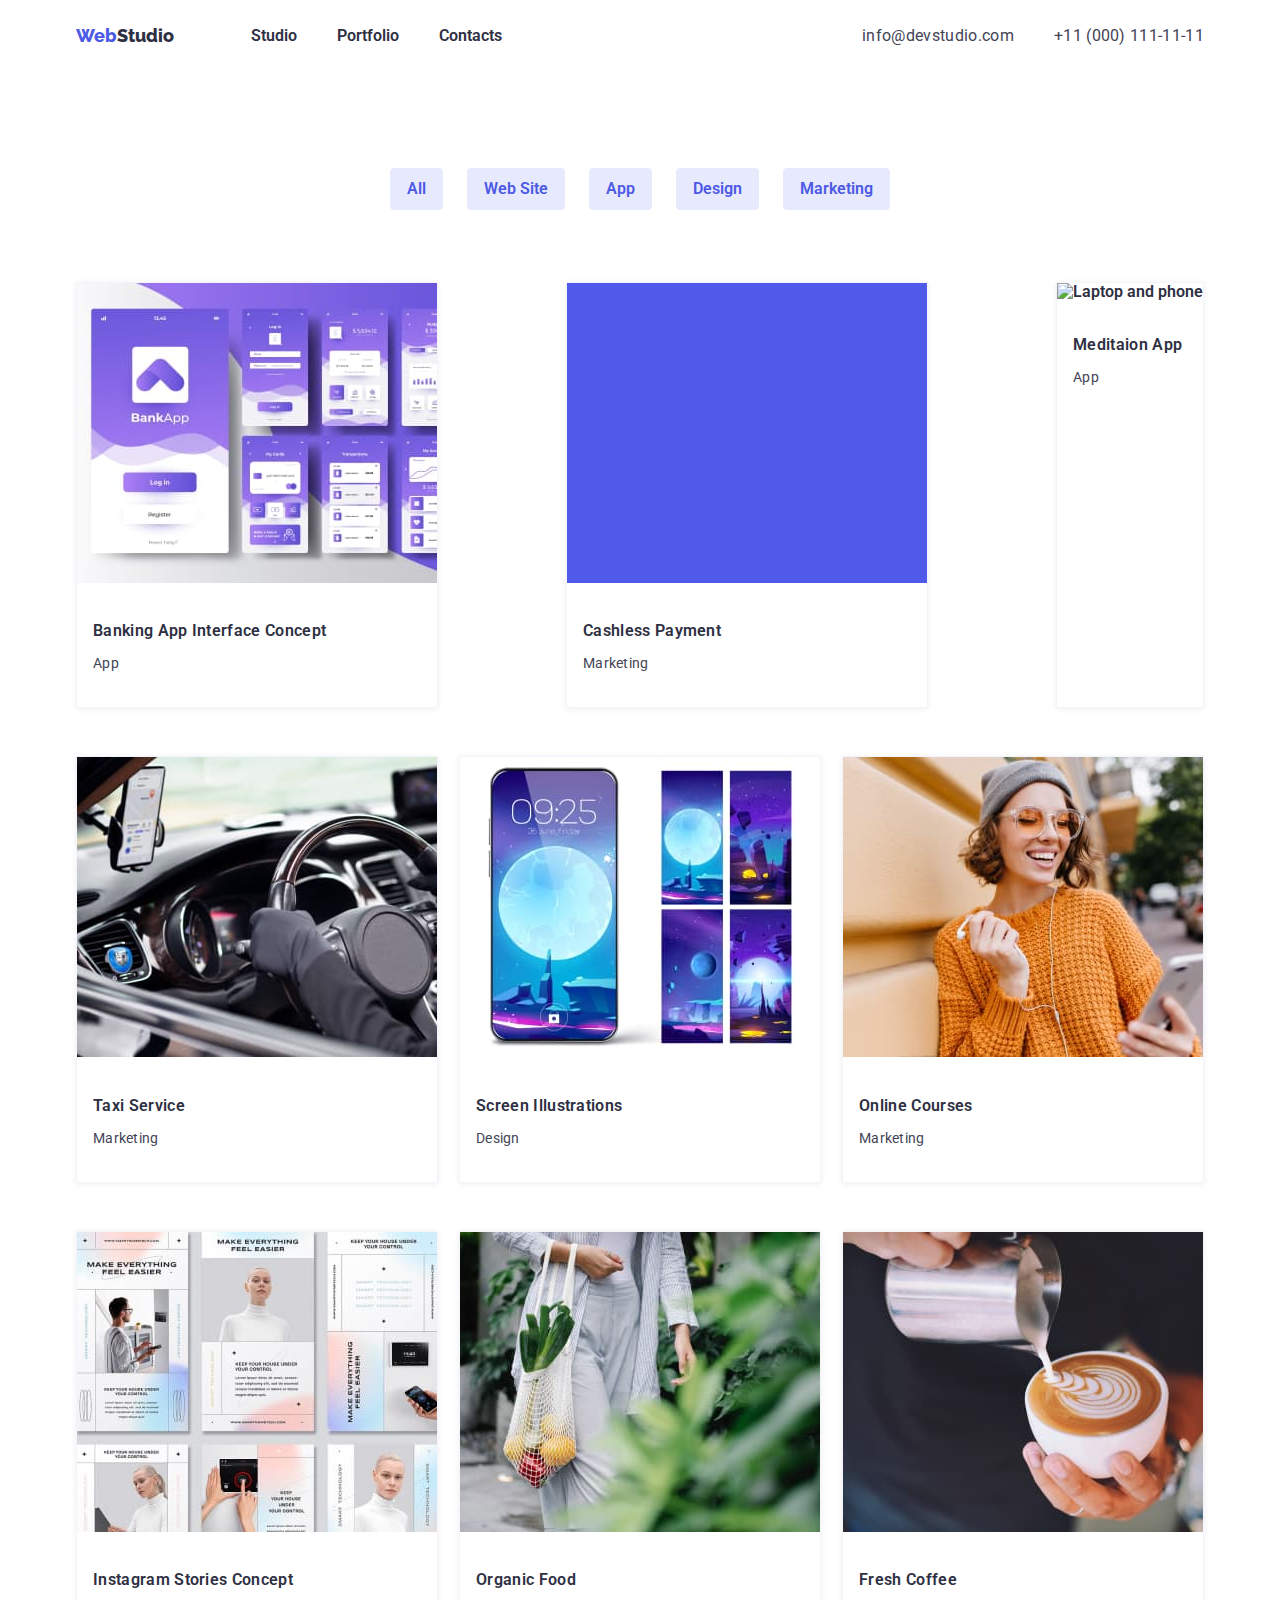
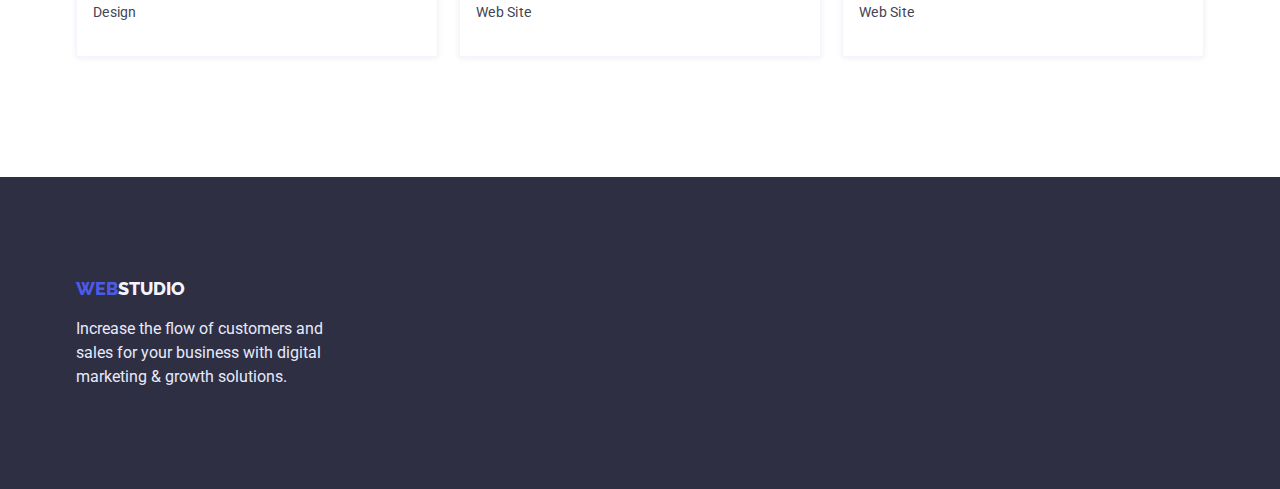
==== portfolio.html @ 9db9424a "Initial commit" ====
<!DOCTYPE html>
<html lang="en">

<head>
    <meta charset="UTF-8">
    <meta http-equiv="X-UA-Compatible" content="IE=edge">
    <meta name="viewport" content="width=device-width, initial-scale=1.0">
    <link rel="preconnect" href="https://fonts.googleapis.com">
    <link rel="preconnect" href="https://fonts.gstatic.com" crossorigin>
    <link href="https://fonts.googleapis.com/css2?family=Raleway:wght@800&family=Roboto:wght@400;500;700&display=swap"
        rel="stylesheet">
    <link
        href="https://fonts.googleapis.com/css2?family=Raleway:wght@500&family=Roboto:wght@400;500;700;900&display=swap"
        rel="stylesheet">
    <link rel="stylesheet"
        href="https://cdnjs.cloudflare.com/ajax/libs/modern-normalize/1.1.0/modern-normalize.min.css">
    <link rel="stylesheet" href="./css/styles.css">
    <title>Document</title>
</head>

<body>
    <header class="header">
        <div class="container main-block">
            <nav class="main-nav">
                <a href="#" class="logo1">Web<span class="logo2">Studio</span></a>
                <ul class="menu-nav">
                    <li><a href="/index.html" class="link">Studio</a></li>
                    <li><a href="./portfolio.html" class="link">Portfolio</a></li>
                    <li><a href="#" class="link">Contacts</a></li>
                </ul>
            </nav>
            <ul class="second-nav">
                <li><a href="mailto:info@devstudio.com" class="mail">info@devstudio.com</a></li>
                <li><a href="tel:+380961111111" class="phone">+11 (000) 111-11-11</a></li>
            </ul>
        </div>
    </header>
    <main>
        <div class="container-button">
            <ul class="body-nav">

                <li><button type="button" class="button">All</button></li>
                <li><button type="button" class="button">Web Site</button></li>
                <li><button type="button" class="button">App</button></li>
                <li><button type="button" class="button">Design</button></li>
                <li><button type="button" class="button">Marketing</button></li>
            </ul>
        </div>

        <section>
            <div class="container">
                <ul class="list-project">
                    <li class="project-port">
                        <img src="./images/Work-space.jpg" width="360" alt="Program in developing">
                        <div class="review-prot">
                            <h2 class="title">Banking App Interface Concept</h2>
                            <p class="sub-info">App</p>
                        </div>
                    </li>
                    <li class="project-port">
                        <img src="./images/Picture.jpg" width="360" alt="Picture with text">
                        <div class="review-prot">
                            <h2 class="title">Cashless Payment</h2>
                            <p class="sub-info">Marketing</p>
                        </div>
                    </li>
                    <li class="project-port">
                        <img src="./images/Laptop.jpg" width="360" alt="Laptop and phone">
                        <div class="review-prot">
                            <h2 class="title">Meditaion App</h2>
                            <p class="sub-info">App</p>
                        </div>
                    </li>
                    <li class="project-port">
                        <img src="./images/Car.jpg" width="360" alt="Someone driving a car">
                        <div class="review-prot">
                            <h2 class="title">Taxi Service</h2>
                            <p class="sub-info">Marketing</p>
                        </div>
                    </li>
                    <li class="project-port">
                        <img src="./images/Phone.jpg" width="360" alt="Wallpaper for phone">
                        <div class="review-prot">
                            <h2 class="title">Screen Illustrations</h2>
                            <p class="sub-info">Design</p>
                        </div>
                    </li>
                    <li class="project-port">
                        <img src="./images/Happy.jpg" width="360" alt="Women smile">
                        <div class="review-prot">
                            <h2 class="title">Online Courses</h2>
                            <p class="sub-info">Marketing</p>
                        </div>
                    </li>
                    <li class="project-port">
                        <img src="./images/Curriculum.jpg" width="360" alt="Working plan">
                        <div class="review-prot">
                            <h2 class="title">Instagram Stories Concept</h2>
                            <p class="sub-info">Design</p>
                        </div>
                    </li>
                    <li class="project-port">
                        <img src="./images/Food.jpg" width="360" alt="A bag of vegetables">
                        <div class="review-prot">
                            <h2 class="title">Organic Food</h2>
                            <p class="sub-info">Web Site</p>
                        </div>
                    </li>
                    <li class="project-port">
                        <img src="./images/Coffee.jpg" width="360" alt="Someone make a picture on a coffee surface">
                        <div class="review-prot">
                            <h2 class="title">Fresh Coffee</h2>
                            <p class="sub-info">Web Site</p>
                        </div>
                    </li>
                </ul>
            </div>
        </section>

    </main>

    <footer class="footer">
        <div class="container-footer">
            <a href="#" class="logo1">WEB<span class="logo2-1">STUDIO</span></a>
            <p class="foot-text">Increase the flow of customers and sales for your business with digital
                marketing &
                growth
                solutions.</p>
        </div>
    </footer>
</body>

</html>
---- css/styles.css ----
:root{
    --color-brend: #4D5AE5;
    --color-brend2: #2E2F42;
    --color-button: #E7E9FC;
    --color-extrainfo: #434455;
    --color-second-white:#F4F4FD;
}
html{
    box-sizing: border-box;
}
*, 
*::after, 
*::before{
    box-sizing: inherit;
}
*{
    margin: 0;
    padding: 0;
}

body{
    background: white;
}
.header{
    
}
.container{

}
.main-block{
    display: flex;
    justify-content: space-between;
}
.main-nav{
    display: flex;
    align-items: center;

}
.list-features{
    display: flex;

}
.container,
.container-hero,
.container-footer,
.container-button{
    width: 1152px;
    padding: 0px 12px;
    margin: 0 auto;

 
}
.container-hero{
    padding: 192px 0px;
}
.container-footer{
    padding: 100px 12px;
    text-align: start;
}
.container-button{

    justify-content: center;
    display: flex;
    margin: 0 auto;

}
.visually-hidden {
    position: absolute;
    width: 1px;
    height: 1px;
    margin: -1px;
    border: 0;
    padding: 0;
    white-space: nowrap;
    clip-path: inset(100%);
    clip: rect(0 0 0 0);
    overflow: hidden;
}
.logo1{
    text-decoration: none;
    font-family: "Raleway";
    font-style: normal;
    font-weight: 800;
    font-size: 18px;
    line-height: 24px;
    color: var(--color-brend);

}
.logo2{
    color:var(--color-brend2);
}
.our-team{
    background: #F4F4FD;
}
.sub-hero{
    padding-top: 120px;
    margin-bottom: 72px;
    text-align: center;
    font-family: 'Roboto';
    font-style: normal;
    font-weight: 600;
    font-size: 36px;
    line-height: 40px;


    letter-spacing: 0.02em;

    color: var(--color-brend2);
}
.hero-section{
    text-align: center;
    background-color: var(--color-brend2);
}

.hero{
    margin-bottom: 48px;
    text-align: center;
    font-family: 'Roboto';
        font-style: normal;
        font-weight: 600;
        font-size: 56px;
        line-height: 60px;
    
        letter-spacing: 0.02em;
        color: #FFFFFF;
    }
.title{
        font-family: 'Roboto';
            font-style: normal;
            font-weight: 600;
            font-size: 20px;
            line-height: 24px;
        
            letter-spacing: 0.02em;
        
            
}
.information{
    max-width: 264px;
    letter-spacing: 0.02em;
    color: var(--color-extrainfo);
}
.visually-hidden {
    position: absolute;
    width: 1px;
    height: 1px;
    margin: -1px;
    border: 0;
    padding: 0;
    white-space: nowrap;
    clip-path: inset(100%);
    clip: rect (0 0 0 0);
    overflow: hidden;
}
.second-nav{
    display: flex;
    gap: 40px;
}
.menu-nav{
    margin-left: 77px;
display: flex;
gap: 40px;
}
.body-nav{
    padding-top: 96px;
    padding-bottom: 72px;
    display: flex;
    gap: 24px;
}
.features{
    display: flex;
    justify-content: space-between;
    padding: 120px 0px;

}
.description-list{
    display: flex;
        justify-content: space-between;
        padding-bottom: 120px;
}
.project-port{
        background: #FFFFFF;
        
            border: 0.5px solid #F4F4FD;
            box-shadow: 0px 1px 6px rgba(46, 47, 66, 0.08);
            font-family: 'Roboto';
            font-weight: 600;
            color: var(--color-brend2);
    margin-bottom: 48px;
}
.project{
 margin-bottom: 0px;
}
.project-port:nth-child(n+7){
    margin: 0;
}
.list-project{
    padding-bottom: 120px;
    display: flex;
    justify-content: space-between;
    flex-wrap: wrap;

}
.menu-nav,
.second-nav,
.body-nav,
.list-project,
.features,
.description-list{
    list-style:none;
}
.link{
    display: block;
    padding: 24px 0px;
}
.review{

    padding: 32px 64px;
    text-align: center;

}
.sub-info{
    margin-top: 8px;
}
.link,
.phone,
.button,
.project,
.sub-info,
.foot-text,
.title,
.information{
    font-family: 'Roboto';
        font-style: normal;
        font-size: 16px;
        line-height: 24px;
}
.link:focus,
.mail:focus,
.phone:focus{
    color: var(--color-brend);
}
.link{
    text-decoration: none;
        font-weight: 600;
    color: var(--color-brend2);

}
.mail,
.phone{
    display: block;
    padding: 24px 0px;
    font-family: 'Roboto';
        font-style: normal;
        font-weight: 400;
        font-size: 16px;
        line-height: 24px;
     
    
        letter-spacing: 0.02em;
    text-decoration: none;
    color: var(--color-extrainfo);
}

.button{
    box-sizing: border-box;
    
        display: flex;
        flex-direction: row;
        justify-content: center;
        align-items: center;
        padding: 8px 16px;
        
        background: #F4F4FD;
    
        border: 1px solid #E7E9FC;
        border-radius: 4px;
        
        font-weight: 600;
        color: var(--color-brend);
        background-color: var(--color-button);
        cursor: pointer;
}
.button:hover,
button:focus{
    color: #FFFFFF;
    background-color: var(--color-brend);
}
.order-button{
    display: inline-block;
    padding: 16px 32px;
    min-width: 170px;
    font-family: 'Roboto';
        font-weight: 600;
        font-size: 16px;
        line-height: 19px;
        letter-spacing: 0.04em;
    text-decoration: none;
    background: #4D5AE5;
    color: #FFFFFF;
    box-shadow: 0px 4px 4px rgba(0, 0, 0, 0.15);
    border-radius: 4px;
    cursor: pointer;

}
.order-button:hover{
    background: #4D5AE5;
        box-shadow: 0px 1px 6px rgba(46, 47, 66, 0.08), 0px 1px 1px rgba(46, 47, 66, 0.16), 0px 2px 1px rgba(46, 47, 66, 0.08);
        border-radius: 4px;
}
.order-button:focus{
    background: #404BBF;
}
.review-prot{
    padding-top: 32px;
    padding-bottom: 32px;
    padding-left: 16px;
    text-align: left;        

}

.project{    


    background: #FFFFFF;
    
    border: 0.5px solid #F4F4FD;
    box-shadow: 0px 1px 6px rgba(46, 47, 66, 0.08);
    font-family: 'Roboto';
        font-weight: 600;
        color: var(--color-brend2);
}
.sub-info{
font-family: 'Roboto';
    font-style: normal;
    font-weight: 400;
    font-size: 14px;
    line-height: 24px;
 

    letter-spacing: 0.02em;

    color: #434455;
}
.footer{

    background-color: var(--color-brend2);
}
.logo2-1{
 color:var(--color-second-white)
}
.foot-text{
    margin-top: 16px;
    max-width: 264px;
    color: var(--color-button);
}
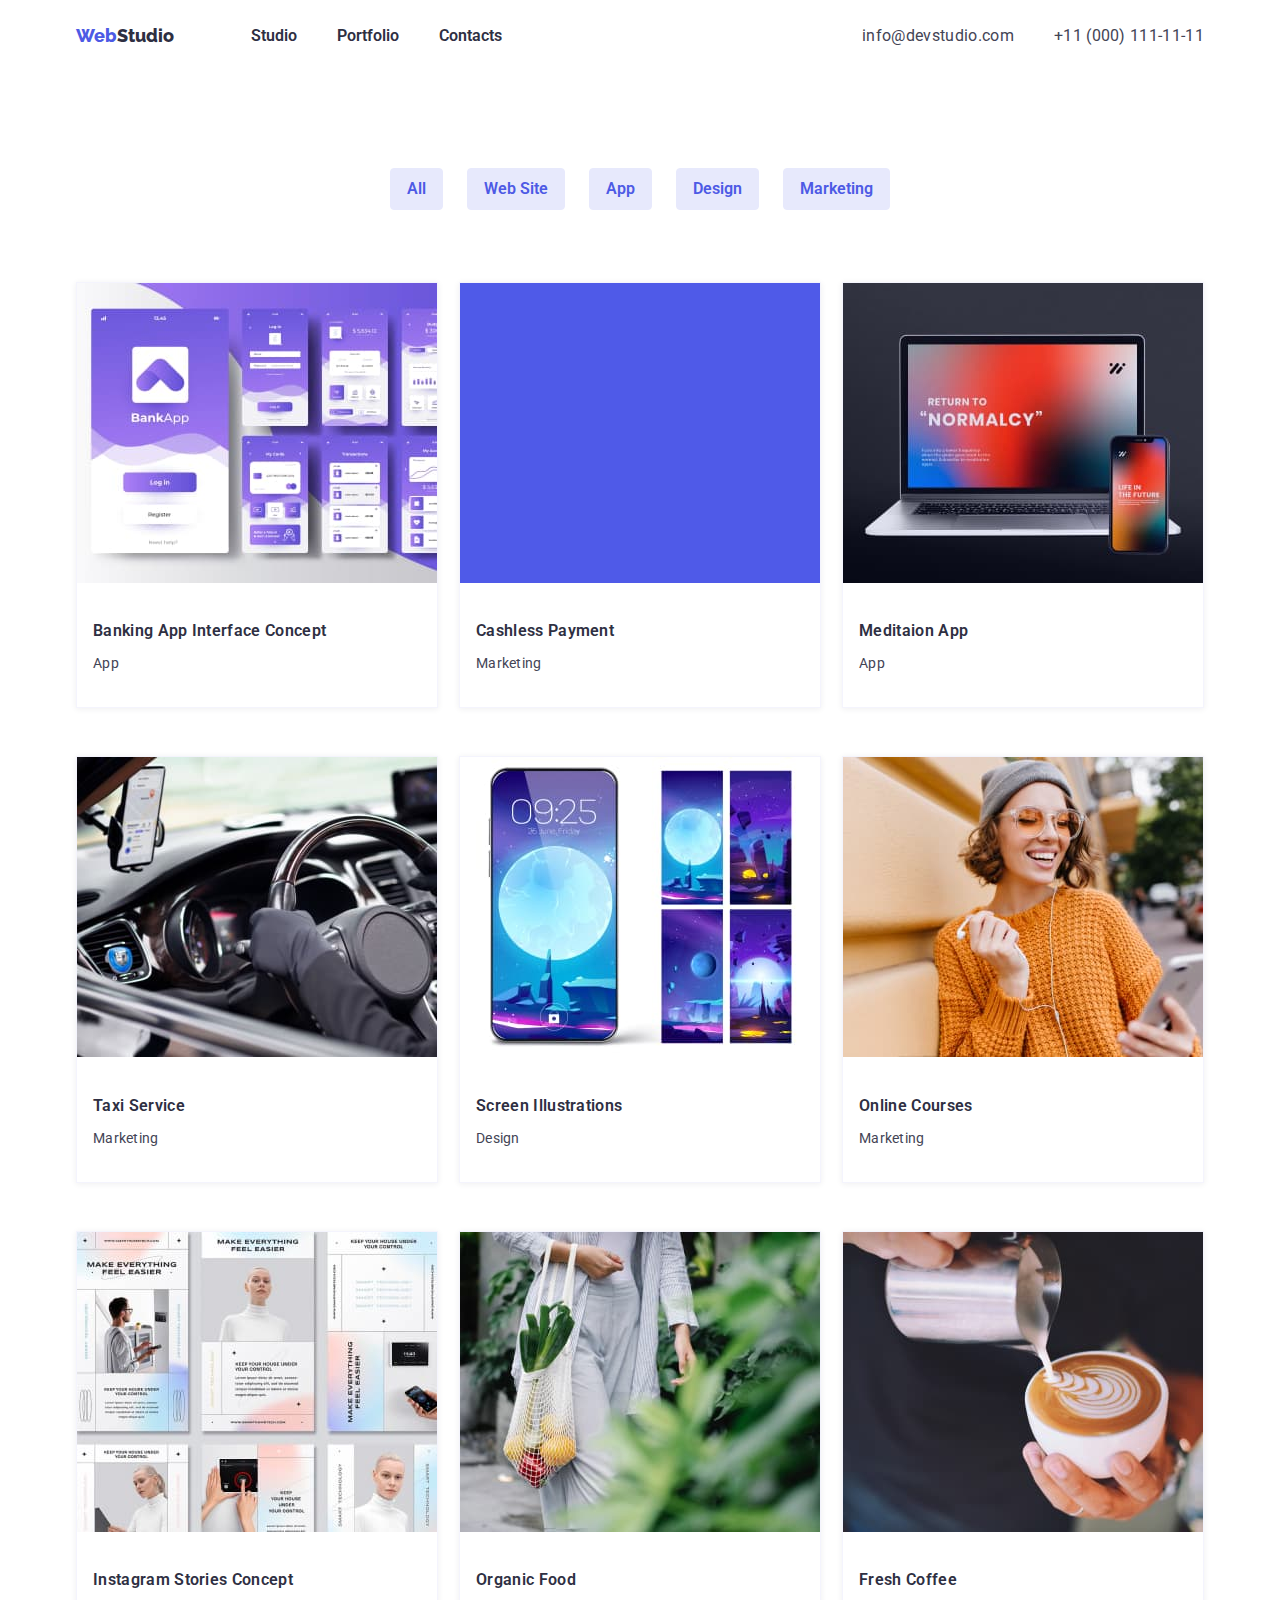
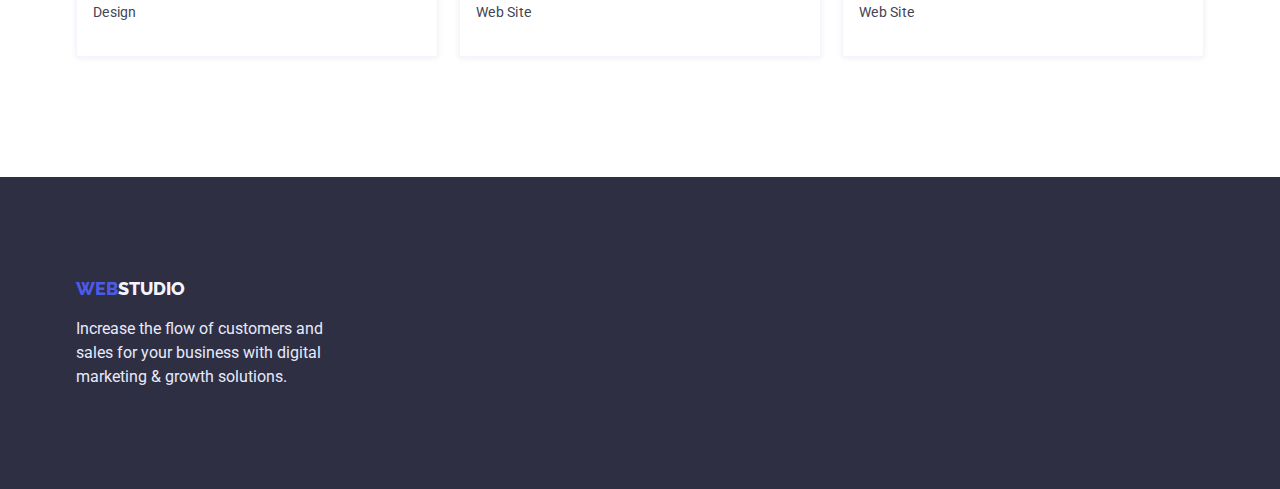
==== commit 7ccd77d6: "Update portfolio.html" ====
--- a/portfolio.html
+++ b/portfolio.html
@@ -65,7 +65,7 @@
                         </div>
                     </li>
                     <li class="project-port">
-                        <img src="./images/Laptop.jpg" width="360" alt="Laptop and phone">
+                        <img src="./images/laptop.jpg" width="360" alt="Laptop and phone">
                         <div class="review-prot">
                             <h2 class="title">Meditaion App</h2>
                             <p class="sub-info">App</p>
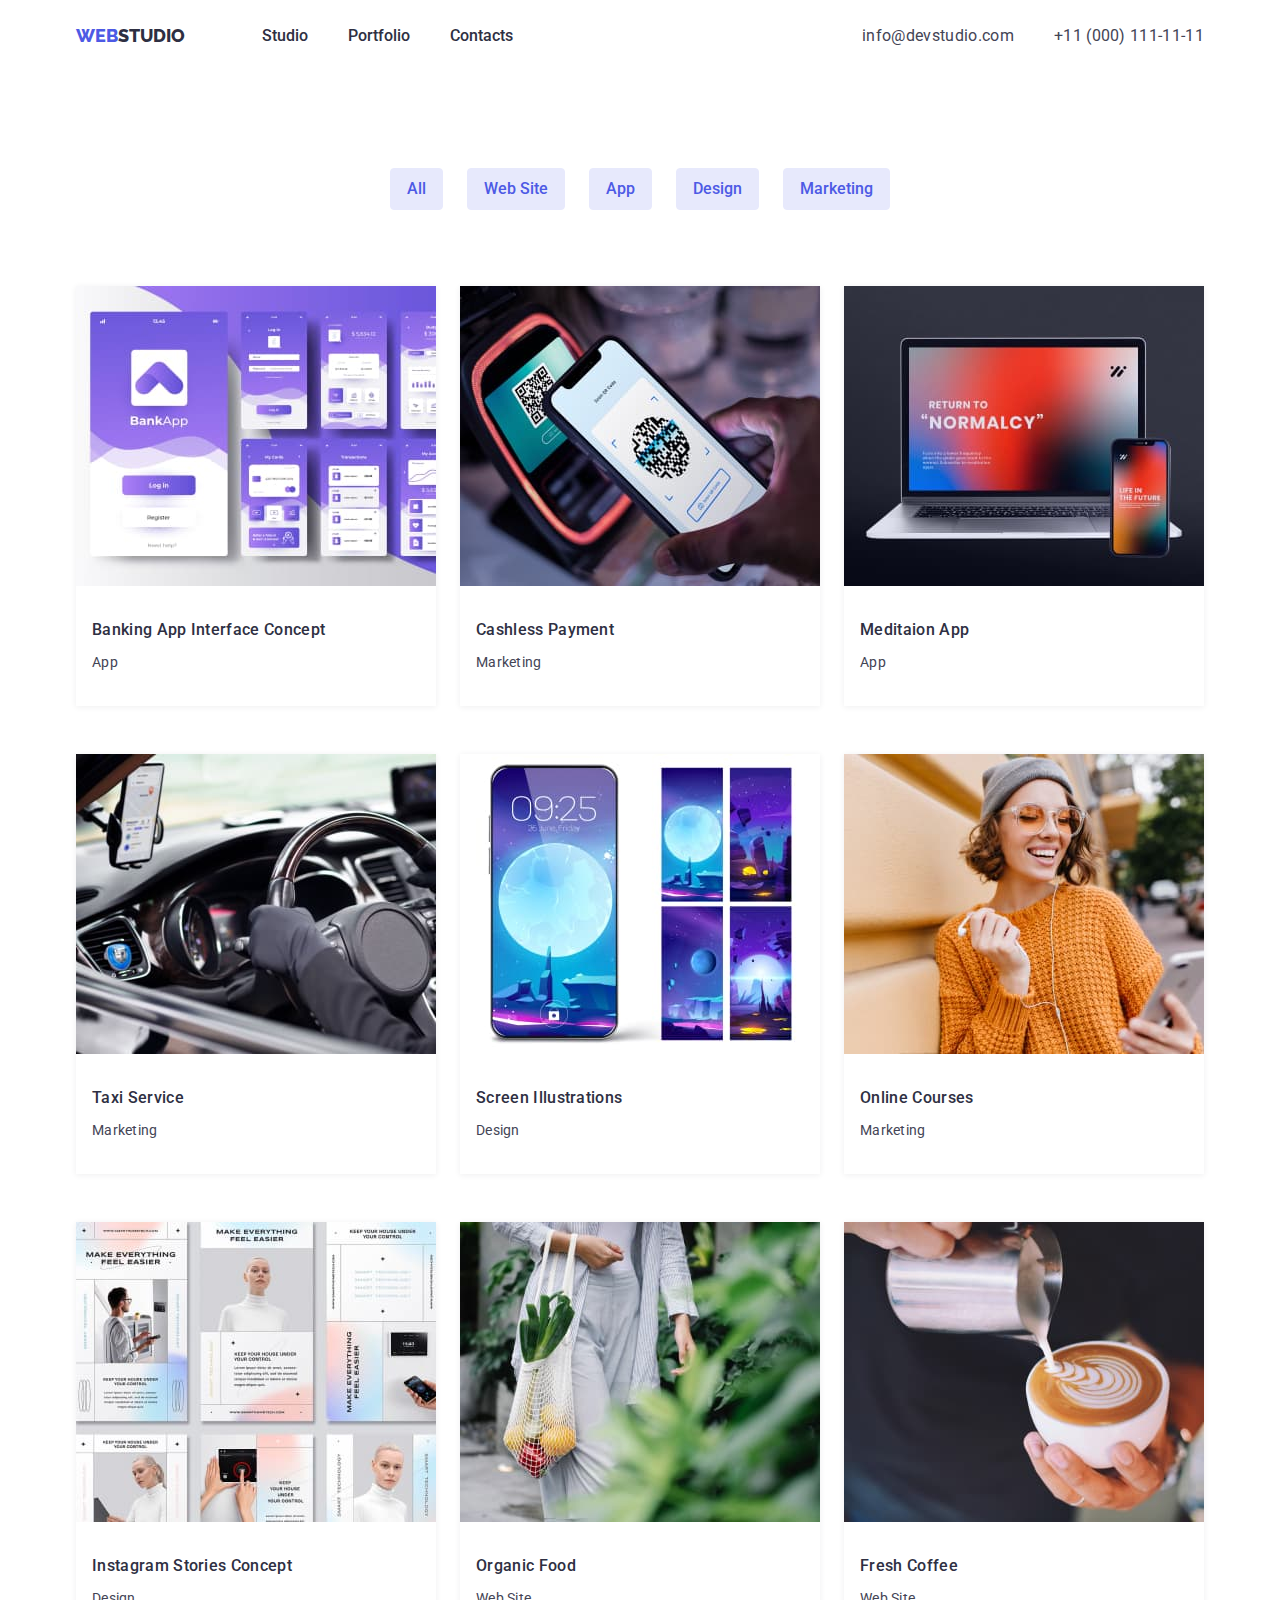
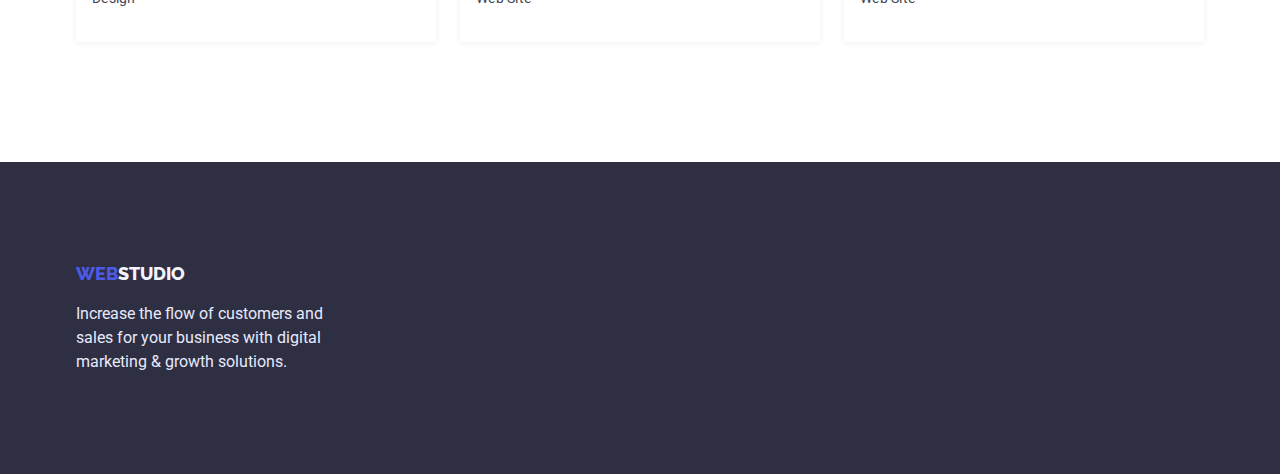
==== commit e1dba767: "2" ====
--- a/portfolio.html
+++ b/portfolio.html
@@ -24,7 +24,7 @@
             <nav class="main-nav">
                 <a href="#" class="logo1">Web<span class="logo2">Studio</span></a>
                 <ul class="menu-nav">
-                    <li><a href="/index.html" class="link">Studio</a></li>
+                    <li><a href="./index.html" class="link">Studio</a></li>
                     <li><a href="./portfolio.html" class="link">Portfolio</a></li>
                     <li><a href="#" class="link">Contacts</a></li>
                 </ul>
@@ -36,78 +36,80 @@
         </div>
     </header>
     <main>
-        <div class="container-button">
-            <ul class="body-nav">
+        <section class="main-section">
+            <div class="container-button">
+                <ul class="body-nav">
 
-                <li><button type="button" class="button">All</button></li>
-                <li><button type="button" class="button">Web Site</button></li>
-                <li><button type="button" class="button">App</button></li>
-                <li><button type="button" class="button">Design</button></li>
-                <li><button type="button" class="button">Marketing</button></li>
-            </ul>
-        </div>
+                    <li><button type="button" class="button">All</button></li>
+                    <li><button type="button" class="button">Web Site</button></li>
+                    <li><button type="button" class="button">App</button></li>
+                    <li><button type="button" class="button">Design</button></li>
+                    <li><button type="button" class="button">Marketing</button></li>
+                </ul>
+            </div>
 
-        <section>
-            <div class="container">
+
+            <div class="container-project">
                 <ul class="list-project">
                     <li class="project-port">
-                        <img src="./images/Work-space.jpg" width="360" alt="Program in developing">
+                        <img src="./images/Work-space.jpg" width="360" alt="Program in developing" class="img">
                         <div class="review-prot">
                             <h2 class="title">Banking App Interface Concept</h2>
                             <p class="sub-info">App</p>
                         </div>
                     </li>
                     <li class="project-port">
-                        <img src="./images/Picture.jpg" width="360" alt="Picture with text">
+                        <img src="./images/NFS.jpg" width="360" alt="Picture with text" class="img">
                         <div class="review-prot">
                             <h2 class="title">Cashless Payment</h2>
                             <p class="sub-info">Marketing</p>
                         </div>
                     </li>
                     <li class="project-port">
-                        <img src="./images/laptop.jpg" width="360" alt="Laptop and phone">
+                        <img src="./images/laptop.jpg" width="360" alt="Laptop and phone" class="img">
                         <div class="review-prot">
                             <h2 class="title">Meditaion App</h2>
                             <p class="sub-info">App</p>
                         </div>
                     </li>
                     <li class="project-port">
-                        <img src="./images/Car.jpg" width="360" alt="Someone driving a car">
+                        <img src="./images/Car.jpg" width="360" alt="Someone driving a car" class="img">
                         <div class="review-prot">
                             <h2 class="title">Taxi Service</h2>
                             <p class="sub-info">Marketing</p>
                         </div>
                     </li>
                     <li class="project-port">
-                        <img src="./images/Phone.jpg" width="360" alt="Wallpaper for phone">
+                        <img src="./images/Phone.jpg" width="360" alt="Wallpaper for phone" class="img">
                         <div class="review-prot">
                             <h2 class="title">Screen Illustrations</h2>
                             <p class="sub-info">Design</p>
                         </div>
                     </li>
                     <li class="project-port">
-                        <img src="./images/Happy.jpg" width="360" alt="Women smile">
+                        <img src="./images/Happy.jpg" width="360" alt="Women smile" class="img">
                         <div class="review-prot">
                             <h2 class="title">Online Courses</h2>
                             <p class="sub-info">Marketing</p>
                         </div>
                     </li>
                     <li class="project-port">
-                        <img src="./images/Curriculum.jpg" width="360" alt="Working plan">
+                        <img src="./images/Curriculum.jpg" width="360" alt="Working plan" class="img">
                         <div class="review-prot">
                             <h2 class="title">Instagram Stories Concept</h2>
                             <p class="sub-info">Design</p>
                         </div>
                     </li>
                     <li class="project-port">
-                        <img src="./images/Food.jpg" width="360" alt="A bag of vegetables">
+                        <img src="./images/Food.jpg" width="360" alt="A bag of vegetables" class="img">
                         <div class="review-prot">
                             <h2 class="title">Organic Food</h2>
                             <p class="sub-info">Web Site</p>
                         </div>
                     </li>
                     <li class="project-port">
-                        <img src="./images/Coffee.jpg" width="360" alt="Someone make a picture on a coffee surface">
+                        <img src="./images/Coffee.jpg" width="360" alt="Someone make a picture on a coffee surface"
+                            class="img">
                         <div class="review-prot">
                             <h2 class="title">Fresh Coffee</h2>
                             <p class="sub-info">Web Site</p>
--- a/css/styles.css
+++ b/css/styles.css
@@ -36,9 +36,21 @@
     align-items: center;
 
 }
+.main-nav > a{
+    text-transform: uppercase;
+}
 .list-features{
     display: flex;
 
+}
+.main-section{
+    padding-top: 96px;
+    padding-bottom: 120px;
+}
+.container-project{
+    width: 1152px;
+        padding: 0px 12px;
+        margin: 0 auto;
 }
 .container,
 .container-hero,
@@ -50,18 +62,14 @@
 
  
 }
-.container-hero{
-    padding: 192px 0px;
-}
 .container-footer{
-    padding: 100px 12px;
     text-align: start;
 }
 .container-button{
-
     justify-content: center;
     display: flex;
-    margin: 0 auto;
+
+    margin-bottom: 76px;
 
 }
 .visually-hidden {
@@ -90,15 +98,23 @@
     color:var(--color-brend2);
 }
 .our-team{
+    padding-bottom: 120px;
+    padding-top: 120px;
     background: #F4F4FD;
 }
+.our-work{
+    padding-top: 120px;
+    padding-bottom: 120px;
+}
+.img{
+    display: block;
+}
 .sub-hero{
-    padding-top: 120px;
     margin-bottom: 72px;
     text-align: center;
     font-family: 'Roboto';
     font-style: normal;
-    font-weight: 600;
+    font-weight: 500;
     font-size: 36px;
     line-height: 40px;
 
@@ -108,6 +124,7 @@
     color: var(--color-brend2);
 }
 .hero-section{
+    padding: 192px 0px;
     text-align: center;
     background-color: var(--color-brend2);
 }
@@ -117,7 +134,7 @@
     text-align: center;
     font-family: 'Roboto';
         font-style: normal;
-        font-weight: 600;
+        font-weight: 500;
         font-size: 56px;
         line-height: 60px;
     
@@ -125,11 +142,11 @@
         color: #FFFFFF;
     }
 .title{
-        font-family: 'Roboto';
-            font-style: normal;
-            font-weight: 600;
-            font-size: 20px;
-            line-height: 24px;
+    font-family: 'Roboto';
+        font-style: normal;
+        font-weight: 500;
+        font-size: 20px;
+        line-height: 24px;
         
             letter-spacing: 0.02em;
         
@@ -162,44 +179,38 @@
 gap: 40px;
 }
 .body-nav{
-    padding-top: 96px;
-    padding-bottom: 72px;
+
     display: flex;
     gap: 24px;
 }
+.section-features{
+    padding-top: 120px;
+}
 .features{
     display: flex;
     justify-content: space-between;
-    padding: 120px 0px;
-
 }
 .description-list{
     display: flex;
         justify-content: space-between;
-        padding-bottom: 120px;
 }
 .project-port{
         background: #FFFFFF;
-        
-            border: 0.5px solid #F4F4FD;
+        width: 360px;
             box-shadow: 0px 1px 6px rgba(46, 47, 66, 0.08);
             font-family: 'Roboto';
-            font-weight: 600;
+            font-weight: 500;
             color: var(--color-brend2);
-    margin-bottom: 48px;
 }
 .project{
  margin-bottom: 0px;
 }
-.project-port:nth-child(n+7){
-    margin: 0;
-}
 .list-project{
-    padding-bottom: 120px;
-    display: flex;
-    justify-content: space-between;
+ 
+    display: flex;
     flex-wrap: wrap;
-
+    row-gap: 48px;
+    column-gap: 24px;
 }
 .menu-nav,
 .second-nav,
@@ -208,10 +219,6 @@
 .features,
 .description-list{
     list-style:none;
-}
-.link{
-    display: block;
-    padding: 24px 0px;
 }
 .review{
 
@@ -241,8 +248,10 @@
     color: var(--color-brend);
 }
 .link{
+        display: block;
+            padding: 24px 0px;
     text-decoration: none;
-        font-weight: 600;
+        font-weight: 500;
     color: var(--color-brend2);
 
 }
@@ -276,7 +285,7 @@
         border: 1px solid #E7E9FC;
         border-radius: 4px;
         
-        font-weight: 600;
+        font-weight: 500;
         color: var(--color-brend);
         background-color: var(--color-button);
         cursor: pointer;
@@ -291,7 +300,7 @@
     padding: 16px 32px;
     min-width: 170px;
     font-family: 'Roboto';
-        font-weight: 600;
+        font-weight: 500;
         font-size: 16px;
         line-height: 19px;
         letter-spacing: 0.04em;
@@ -327,7 +336,7 @@
     border: 0.5px solid #F4F4FD;
     box-shadow: 0px 1px 6px rgba(46, 47, 66, 0.08);
     font-family: 'Roboto';
-        font-weight: 600;
+        font-weight: 500;
         color: var(--color-brend2);
 }
 .sub-info{
@@ -343,7 +352,7 @@
     color: #434455;
 }
 .footer{
-
+    padding: 100px 12px;
     background-color: var(--color-brend2);
 }
 .logo2-1{
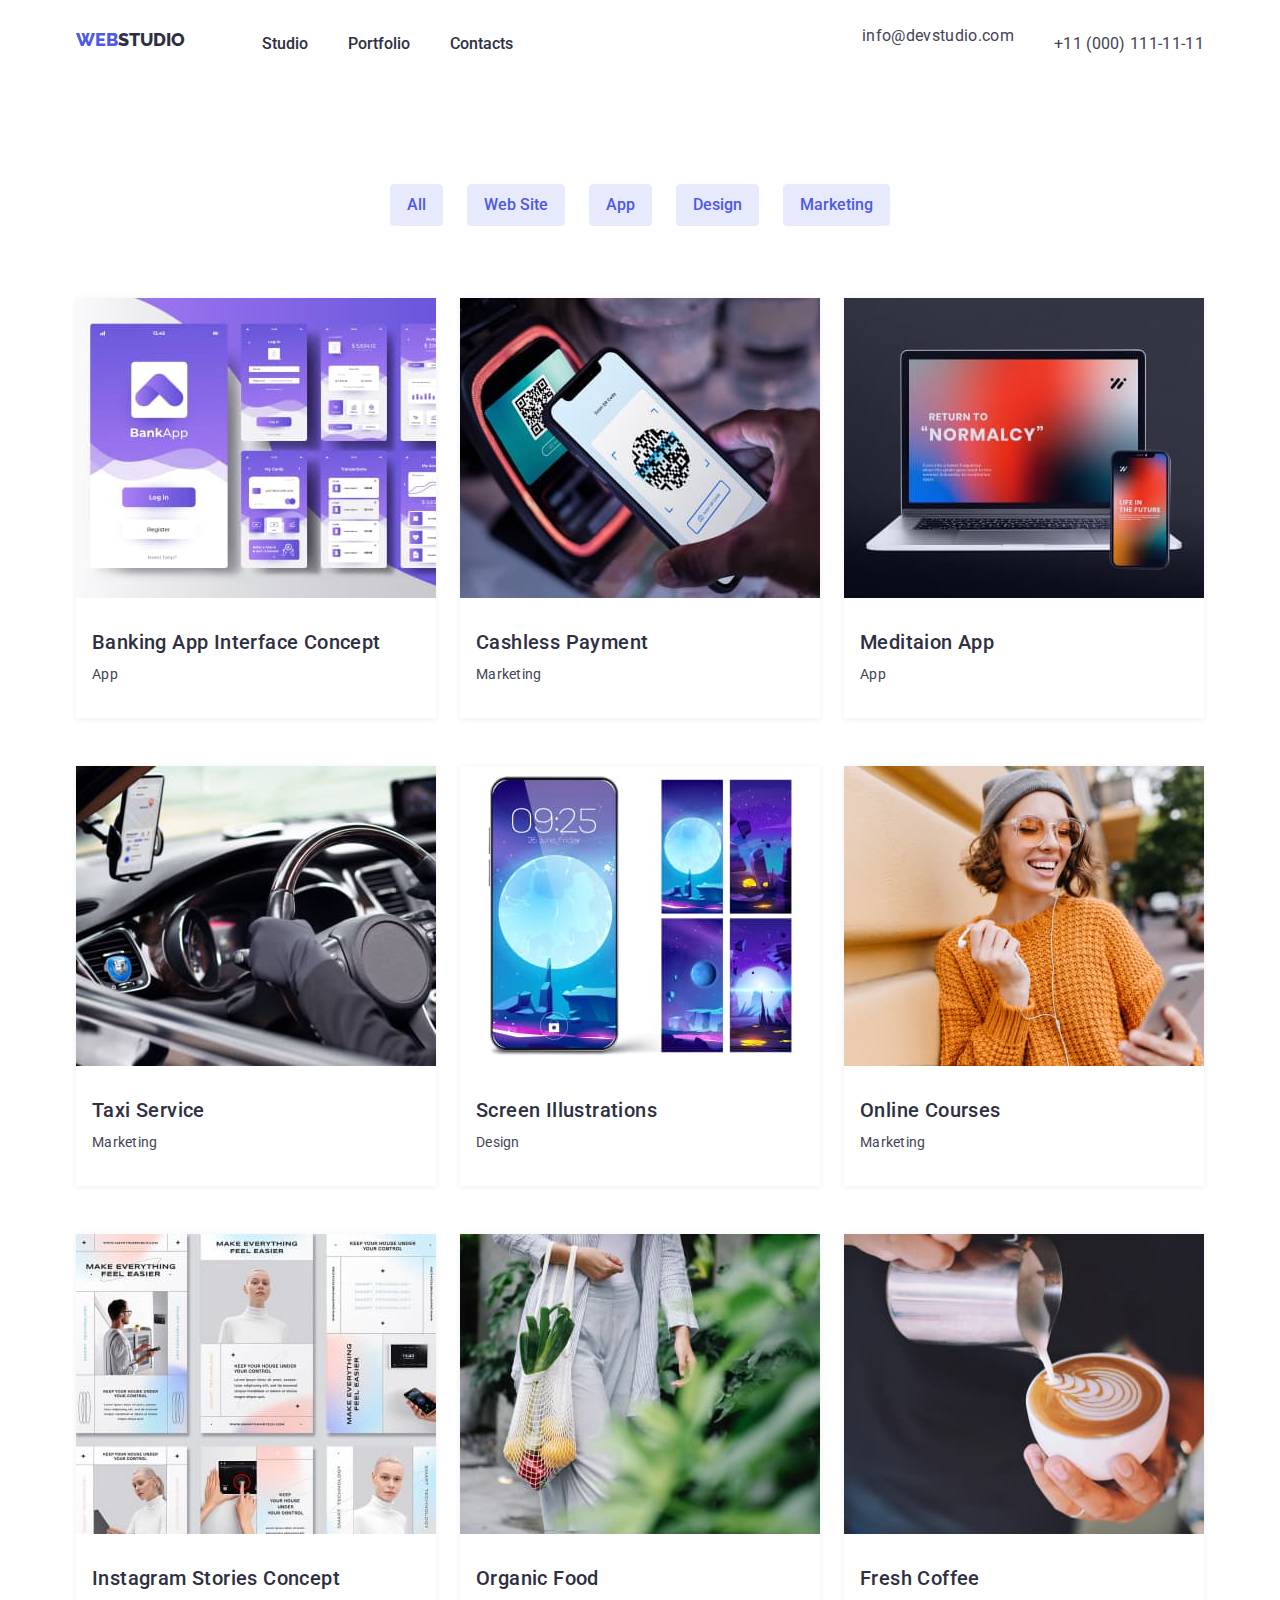
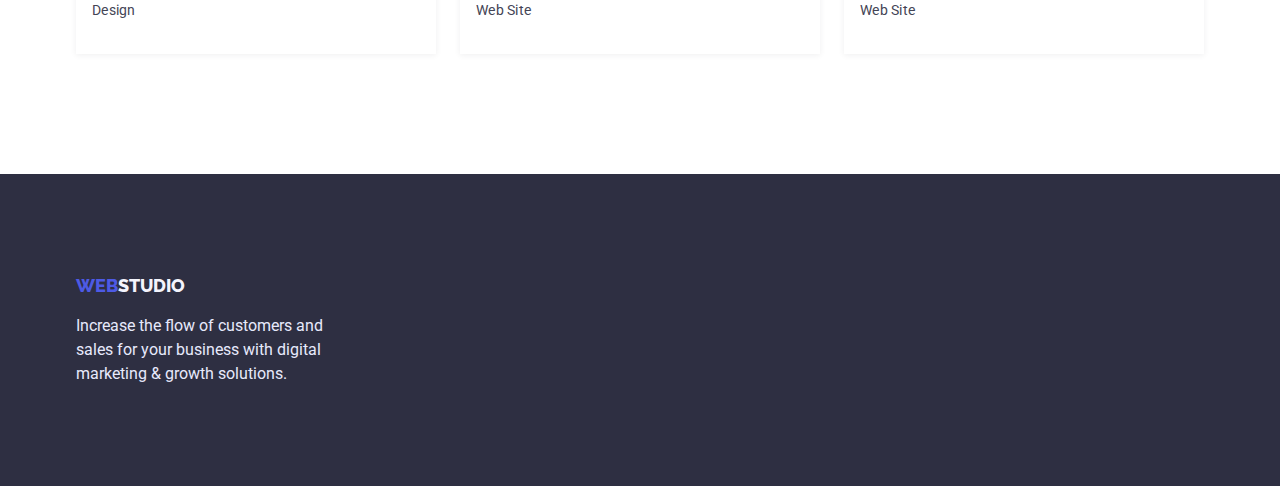
==== commit 0db46c95: "2" ====
--- a/portfolio.html
+++ b/portfolio.html
@@ -37,7 +37,8 @@
     </header>
     <main>
         <section class="main-section">
-            <div class="container-button">
+
+            <div class="container-project">
                 <ul class="body-nav">
 
                     <li><button type="button" class="button">All</button></li>
@@ -46,10 +47,7 @@
                     <li><button type="button" class="button">Design</button></li>
                     <li><button type="button" class="button">Marketing</button></li>
                 </ul>
-            </div>
 
-
-            <div class="container-project">
                 <ul class="list-project">
                     <li class="project-port">
                         <img src="./images/Work-space.jpg" width="360" alt="Program in developing" class="img">
--- a/css/styles.css
+++ b/css/styles.css
@@ -63,15 +63,10 @@
  
 }
 .container-footer{
+
     text-align: start;
 }
-.container-button{
-    justify-content: center;
-    display: flex;
-
-    margin-bottom: 76px;
-
-}
+
 .visually-hidden {
     position: absolute;
     width: 1px;
@@ -142,6 +137,7 @@
         color: #FFFFFF;
     }
 .title{
+    margin-top: o;
     font-family: 'Roboto';
         font-style: normal;
         font-weight: 500;
@@ -179,7 +175,10 @@
 gap: 40px;
 }
 .body-nav{
-
+    justify-content: center;
+        display: flex;
+    
+        margin-bottom: 72px;
     display: flex;
     gap: 24px;
 }
@@ -235,8 +234,8 @@
 .project,
 .sub-info,
 .foot-text,
-.title,
 .information{
+    margin-top: 8px;
     font-family: 'Roboto';
         font-style: normal;
         font-size: 16px;
@@ -352,7 +351,8 @@
     color: #434455;
 }
 .footer{
-    padding: 100px 12px;
+   padding-top: 100px;
+   padding-bottom: 100px;
     background-color: var(--color-brend2);
 }
 .logo2-1{
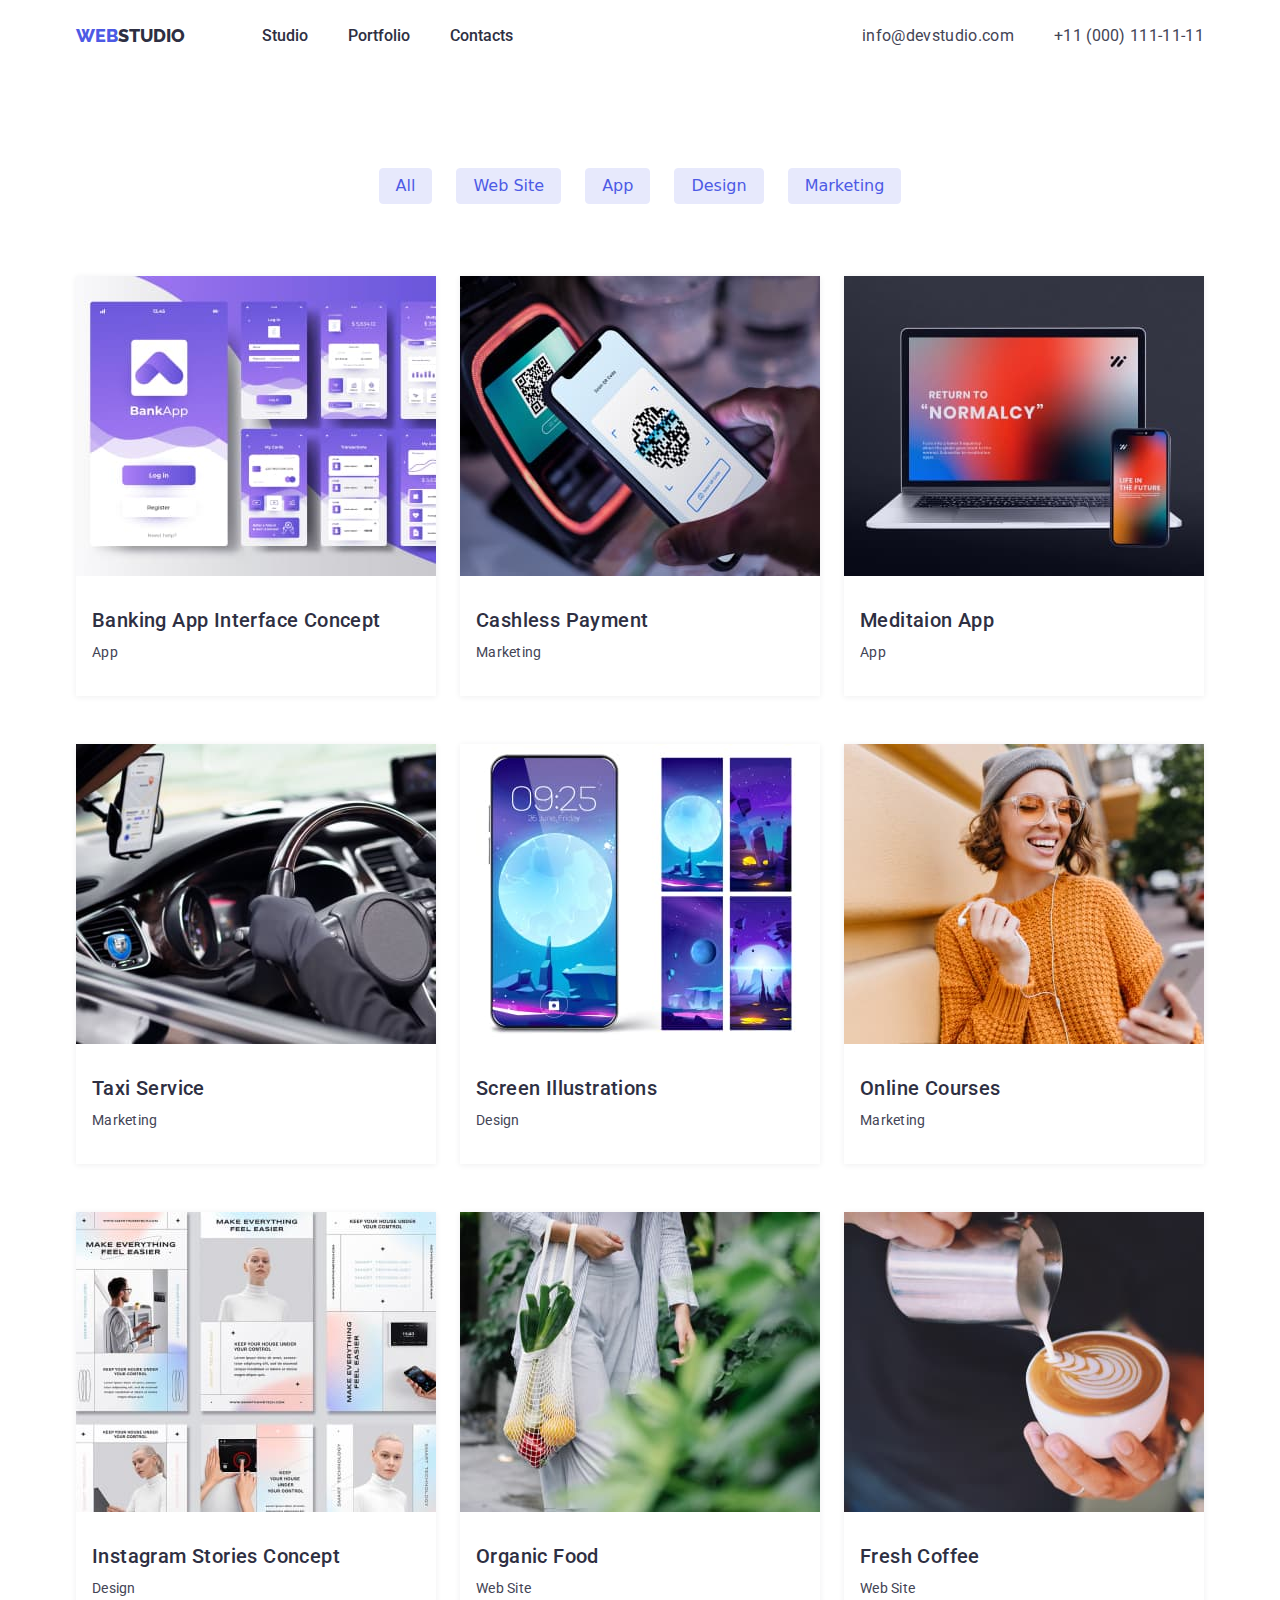
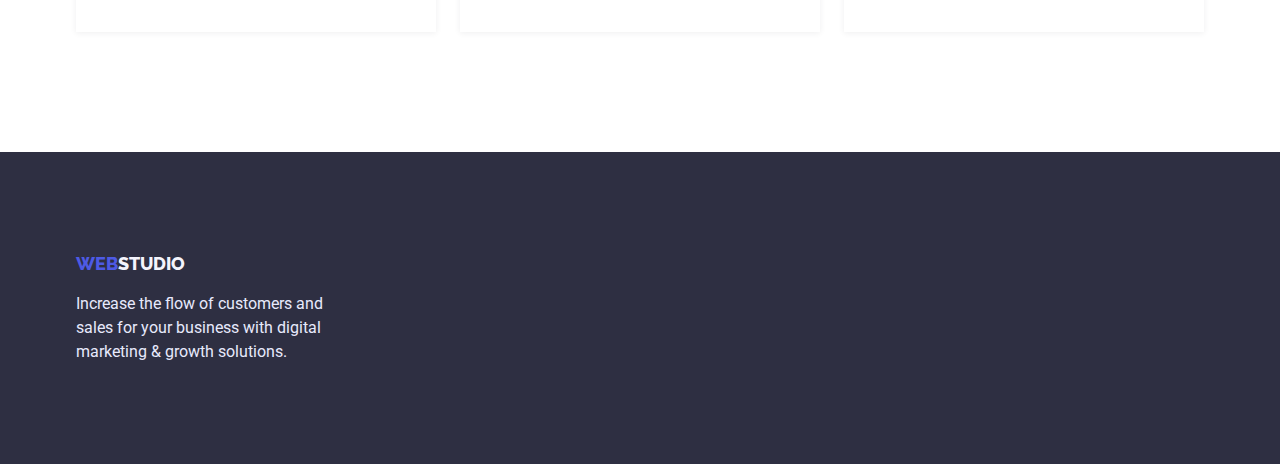
==== commit 7c17596c: "1" ====
--- a/portfolio.html
+++ b/portfolio.html
@@ -52,56 +52,56 @@
                     <li class="project-port">
                         <img src="./images/Work-space.jpg" width="360" alt="Program in developing" class="img">
                         <div class="review-prot">
-                            <h2 class="title">Banking App Interface Concept</h2>
+                            <h2 class="title-port">Banking App Interface Concept</h2>
                             <p class="sub-info">App</p>
                         </div>
                     </li>
                     <li class="project-port">
                         <img src="./images/NFS.jpg" width="360" alt="Picture with text" class="img">
                         <div class="review-prot">
-                            <h2 class="title">Cashless Payment</h2>
+                            <h2 class="title-port">Cashless Payment</h2>
                             <p class="sub-info">Marketing</p>
                         </div>
                     </li>
                     <li class="project-port">
                         <img src="./images/laptop.jpg" width="360" alt="Laptop and phone" class="img">
                         <div class="review-prot">
-                            <h2 class="title">Meditaion App</h2>
+                            <h2 class="title-port">Meditaion App</h2>
                             <p class="sub-info">App</p>
                         </div>
                     </li>
                     <li class="project-port">
                         <img src="./images/Car.jpg" width="360" alt="Someone driving a car" class="img">
                         <div class="review-prot">
-                            <h2 class="title">Taxi Service</h2>
+                            <h2 class="title-port">Taxi Service</h2>
                             <p class="sub-info">Marketing</p>
                         </div>
                     </li>
                     <li class="project-port">
                         <img src="./images/Phone.jpg" width="360" alt="Wallpaper for phone" class="img">
                         <div class="review-prot">
-                            <h2 class="title">Screen Illustrations</h2>
+                            <h2 class="title-port">Screen Illustrations</h2>
                             <p class="sub-info">Design</p>
                         </div>
                     </li>
                     <li class="project-port">
                         <img src="./images/Happy.jpg" width="360" alt="Women smile" class="img">
                         <div class="review-prot">
-                            <h2 class="title">Online Courses</h2>
+                            <h2 class="title-port">Online Courses</h2>
                             <p class="sub-info">Marketing</p>
                         </div>
                     </li>
                     <li class="project-port">
                         <img src="./images/Curriculum.jpg" width="360" alt="Working plan" class="img">
                         <div class="review-prot">
-                            <h2 class="title">Instagram Stories Concept</h2>
+                            <h2 class="title-port">Instagram Stories Concept</h2>
                             <p class="sub-info">Design</p>
                         </div>
                     </li>
                     <li class="project-port">
                         <img src="./images/Food.jpg" width="360" alt="A bag of vegetables" class="img">
                         <div class="review-prot">
-                            <h2 class="title">Organic Food</h2>
+                            <h2 class="title-port">Organic Food</h2>
                             <p class="sub-info">Web Site</p>
                         </div>
                     </li>
@@ -109,7 +109,7 @@
                         <img src="./images/Coffee.jpg" width="360" alt="Someone make a picture on a coffee surface"
                             class="img">
                         <div class="review-prot">
-                            <h2 class="title">Fresh Coffee</h2>
+                            <h2 class="title-port">Fresh Coffee</h2>
                             <p class="sub-info">Web Site</p>
                         </div>
                     </li>
--- a/css/styles.css
+++ b/css/styles.css
@@ -1,68 +1,77 @@
-:root{
+:root {
     --color-brend: #4D5AE5;
     --color-brend2: #2E2F42;
     --color-button: #E7E9FC;
     --color-extrainfo: #434455;
-    --color-second-white:#F4F4FD;
-}
-html{
+    --color-second-white: #F4F4FD;
+}
+
+html {
     box-sizing: border-box;
 }
-*, 
-*::after, 
-*::before{
+
+*,
+*::after,
+*::before {
     box-sizing: inherit;
 }
-*{
+
+* {
     margin: 0;
     padding: 0;
 }
 
-body{
+body {
     background: white;
 }
-.header{
-    
-}
-.container{
-
-}
-.main-block{
+
+.header {}
+
+.container {}
+
+.main-block {
     display: flex;
     justify-content: space-between;
 }
-.main-nav{
+
+.main-nav {
     display: flex;
     align-items: center;
 
 }
-.main-nav > a{
+
+.main-nav>a {
     text-transform: uppercase;
 }
-.list-features{
-    display: flex;
-
-}
-.main-section{
+
+.list-features {
+    display: flex;
+
+}
+
+.main-section {
     padding-top: 96px;
     padding-bottom: 120px;
 }
-.container-project{
+
+.container-project {
     width: 1152px;
-        padding: 0px 12px;
-        margin: 0 auto;
-}
+    padding: 0px 12px;
+    margin: 0 auto;
+}
+
 .container,
 .container-hero,
 .container-footer,
-.container-button{
+.container-button {
     width: 1152px;
     padding: 0px 12px;
     margin: 0 auto;
 
- 
-}
-.container-footer{
+
+}
+
+.container-footer {
 
     text-align: start;
 }
@@ -79,7 +88,8 @@
     clip: rect(0 0 0 0);
     overflow: hidden;
 }
-.logo1{
+
+.logo1 {
     text-decoration: none;
     font-family: "Raleway";
     font-style: normal;
@@ -89,22 +99,27 @@
     color: var(--color-brend);
 
 }
-.logo2{
-    color:var(--color-brend2);
-}
-.our-team{
+
+.logo2 {
+    color: var(--color-brend2);
+}
+
+.our-team {
     padding-bottom: 120px;
     padding-top: 120px;
     background: #F4F4FD;
 }
-.our-work{
+
+.our-work {
     padding-top: 120px;
     padding-bottom: 120px;
 }
-.img{
+
+.img {
     display: block;
 }
-.sub-hero{
+
+.sub-hero {
     margin-bottom: 72px;
     text-align: center;
     font-family: 'Roboto';
@@ -118,41 +133,55 @@
 
     color: var(--color-brend2);
 }
-.hero-section{
+
+.hero-section {
     padding: 192px 0px;
     text-align: center;
     background-color: var(--color-brend2);
 }
 
-.hero{
+.hero {
     margin-bottom: 48px;
     text-align: center;
     font-family: 'Roboto';
-        font-style: normal;
-        font-weight: 500;
-        font-size: 56px;
-        line-height: 60px;
-    
-        letter-spacing: 0.02em;
-        color: #FFFFFF;
-    }
-.title{
-    margin-top: o;
-    font-family: 'Roboto';
-        font-style: normal;
-        font-weight: 500;
-        font-size: 20px;
-        line-height: 24px;
-        
-            letter-spacing: 0.02em;
-        
-            
-}
-.information{
+    font-style: normal;
+    font-weight: 500;
+    font-size: 56px;
+    line-height: 60px;
+
+    letter-spacing: 0.02em;
+    color: #FFFFFF;
+}
+
+.title-port {
+    font-family: 'Roboto';
+    font-style: normal;
+    font-weight: 500;
+    font-size: 20px;
+    line-height: 24px;
+
+    letter-spacing: 0.02em;
+}
+
+.title {
+    margin-bottom: 8px;
+    font-family: 'Roboto';
+    font-style: normal;
+    font-weight: 500;
+    font-size: 20px;
+    line-height: 24px;
+
+    letter-spacing: 0.02em;
+
+
+}
+
+.information {
     max-width: 264px;
     letter-spacing: 0.02em;
     color: var(--color-extrainfo);
 }
+
 .visually-hidden {
     position: absolute;
     width: 1px;
@@ -165,144 +194,160 @@
     clip: rect (0 0 0 0);
     overflow: hidden;
 }
-.second-nav{
+
+.second-nav {
     display: flex;
     gap: 40px;
 }
-.menu-nav{
+
+.menu-nav {
     margin-left: 77px;
-display: flex;
-gap: 40px;
-}
-.body-nav{
+    display: flex;
+    gap: 40px;
+}
+
+.body-nav {
     justify-content: center;
-        display: flex;
-    
-        margin-bottom: 72px;
+    display: flex;
+
+    margin-bottom: 72px;
     display: flex;
     gap: 24px;
 }
-.section-features{
+
+.section-features {
     padding-top: 120px;
 }
-.features{
+
+.features {
     display: flex;
     justify-content: space-between;
 }
-.description-list{
-    display: flex;
-        justify-content: space-between;
-}
-.project-port{
-        background: #FFFFFF;
-        width: 360px;
-            box-shadow: 0px 1px 6px rgba(46, 47, 66, 0.08);
-            font-family: 'Roboto';
-            font-weight: 500;
-            color: var(--color-brend2);
-}
-.project{
- margin-bottom: 0px;
-}
-.list-project{
- 
+
+.description-list {
+    display: flex;
+    justify-content: space-between;
+}
+
+.project-port {
+    background: #FFFFFF;
+    width: 360px;
+    box-shadow: 0px 1px 6px rgba(46, 47, 66, 0.08);
+    font-family: 'Roboto';
+    font-weight: 500;
+    color: var(--color-brend2);
+}
+
+.project {
+    margin-bottom: 0px;
+}
+
+.list-project {
+
     display: flex;
     flex-wrap: wrap;
     row-gap: 48px;
     column-gap: 24px;
 }
+
 .menu-nav,
 .second-nav,
 .body-nav,
 .list-project,
 .features,
-.description-list{
-    list-style:none;
-}
-.review{
+.description-list {
+    list-style: none;
+}
+
+.review {
 
     padding: 32px 64px;
     text-align: center;
 
 }
-.sub-info{
+
+.sub-info {
     margin-top: 8px;
 }
+
 .link,
 .phone,
-.button,
 .project,
 .sub-info,
 .foot-text,
-.information{
-    margin-top: 8px;
-    font-family: 'Roboto';
-        font-style: normal;
-        font-size: 16px;
-        line-height: 24px;
-}
+.information {
+    font-family: 'Roboto';
+    font-style: normal;
+    font-size: 16px;
+    line-height: 24px;
+}
+
 .link:focus,
 .mail:focus,
-.phone:focus{
+.phone:focus {
     color: var(--color-brend);
 }
-.link{
-        display: block;
-            padding: 24px 0px;
-    text-decoration: none;
-        font-weight: 500;
-    color: var(--color-brend2);
-
-}
-.mail,
-.phone{
+
+.link {
     display: block;
     padding: 24px 0px;
-    font-family: 'Roboto';
-        font-style: normal;
-        font-weight: 400;
-        font-size: 16px;
-        line-height: 24px;
-     
-    
-        letter-spacing: 0.02em;
+    text-decoration: none;
+    font-weight: 500;
+    color: var(--color-brend2);
+
+}
+
+.mail,
+.phone {
+    display: block;
+    padding: 24px 0px;
+    font-family: 'Roboto';
+    font-style: normal;
+    font-weight: 400;
+    font-size: 16px;
+    line-height: 24px;
+
+
+    letter-spacing: 0.02em;
     text-decoration: none;
     color: var(--color-extrainfo);
 }
 
-.button{
+.button {
     box-sizing: border-box;
-    
-        display: flex;
-        flex-direction: row;
-        justify-content: center;
-        align-items: center;
-        padding: 8px 16px;
-        
-        background: #F4F4FD;
-    
-        border: 1px solid #E7E9FC;
-        border-radius: 4px;
-        
-        font-weight: 500;
-        color: var(--color-brend);
-        background-color: var(--color-button);
-        cursor: pointer;
-}
+
+    display: flex;
+    flex-direction: row;
+    justify-content: center;
+    align-items: center;
+    padding: 8px 16px;
+
+    background: #F4F4FD;
+
+    border: 1px solid #E7E9FC;
+    border-radius: 4px;
+
+    font-weight: 500;
+    color: var(--color-brend);
+    background-color: var(--color-button);
+    cursor: pointer;
+}
+
 .button:hover,
-button:focus{
+button:focus {
     color: #FFFFFF;
     background-color: var(--color-brend);
 }
-.order-button{
+
+.order-button {
     display: inline-block;
     padding: 16px 32px;
     min-width: 170px;
     font-family: 'Roboto';
-        font-weight: 500;
-        font-size: 16px;
-        line-height: 19px;
-        letter-spacing: 0.04em;
+    font-weight: 500;
+    font-size: 16px;
+    line-height: 19px;
+    letter-spacing: 0.04em;
     text-decoration: none;
     background: #4D5AE5;
     color: #FFFFFF;
@@ -311,55 +356,62 @@
     cursor: pointer;
 
 }
-.order-button:hover{
+
+.order-button:hover {
     background: #4D5AE5;
-        box-shadow: 0px 1px 6px rgba(46, 47, 66, 0.08), 0px 1px 1px rgba(46, 47, 66, 0.16), 0px 2px 1px rgba(46, 47, 66, 0.08);
-        border-radius: 4px;
-}
-.order-button:focus{
+    box-shadow: 0px 1px 6px rgba(46, 47, 66, 0.08), 0px 1px 1px rgba(46, 47, 66, 0.16), 0px 2px 1px rgba(46, 47, 66, 0.08);
+    border-radius: 4px;
+}
+
+.order-button:focus {
     background: #404BBF;
 }
-.review-prot{
+
+.review-prot {
     padding-top: 32px;
     padding-bottom: 32px;
     padding-left: 16px;
-    text-align: left;        
-
-}
-
-.project{    
+    text-align: left;
+
+}
+
+.project {
 
 
     background: #FFFFFF;
-    
+
     border: 0.5px solid #F4F4FD;
     box-shadow: 0px 1px 6px rgba(46, 47, 66, 0.08);
     font-family: 'Roboto';
-        font-weight: 500;
-        color: var(--color-brend2);
-}
-.sub-info{
-font-family: 'Roboto';
+    font-weight: 500;
+    color: var(--color-brend2);
+}
+
+.sub-info {
+    font-family: 'Roboto';
     font-style: normal;
     font-weight: 400;
     font-size: 14px;
     line-height: 24px;
- 
+
 
     letter-spacing: 0.02em;
 
     color: #434455;
 }
-.footer{
-   padding-top: 100px;
-   padding-bottom: 100px;
+
+.footer {
+    padding-top: 100px;
+    padding-bottom: 100px;
     background-color: var(--color-brend2);
 }
-.logo2-1{
- color:var(--color-second-white)
-}
-.foot-text{
+
+.logo2-1 {
+    color: var(--color-second-white)
+}
+
+.foot-text {
     margin-top: 16px;
     max-width: 264px;
     color: var(--color-button);
-}
+}